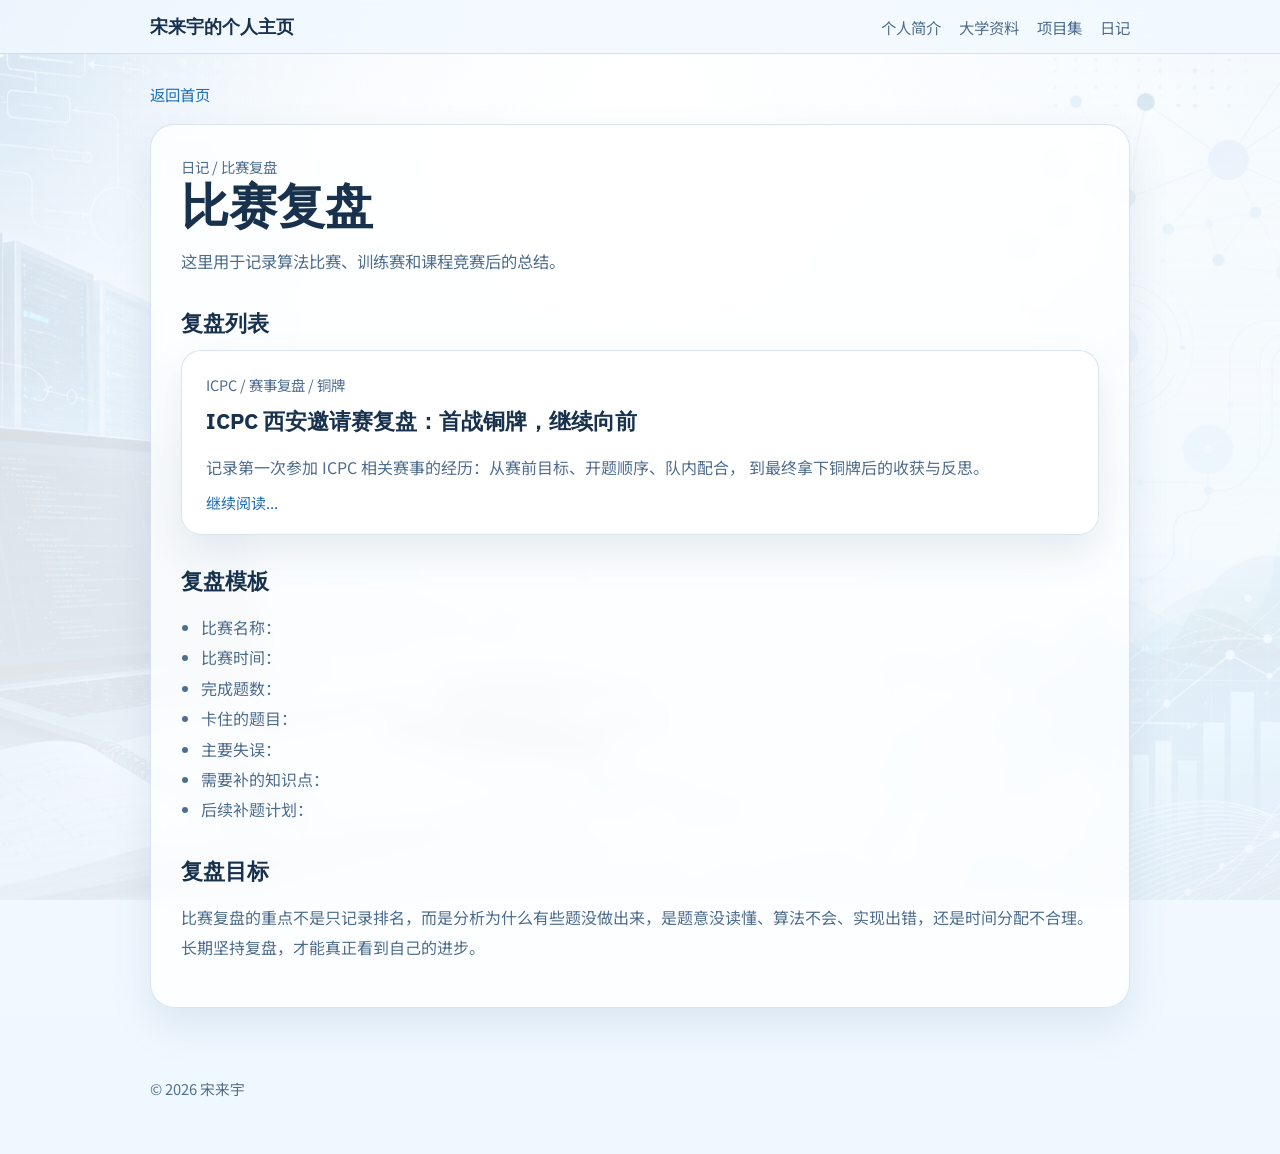
==== posts/diary/contest-review.html @ e177f755 "Update contest-review.html" ====
<!doctype html>
<html lang="zh-CN">
<head>
  <meta charset="UTF-8" />
  <meta name="viewport" content="width=device-width, initial-scale=1.0" />
  <title>比赛复盘 | laiyu64</title>
  <link rel="preconnect" href="https://fonts.googleapis.com" />
  <link rel="preconnect" href="https://fonts.gstatic.com" crossorigin />
  <link
    href="https://fonts.googleapis.com/css2?family=IBM+Plex+Sans:wght@400;500;600;700&family=Noto+Sans+SC:wght@400;500;700&display=swap"
    rel="stylesheet"
  />
  <link rel="stylesheet" href="../../styles.css" />
</head>
<body>
  <header class="page-header">
    <div class="topbar">
      <a class="site-brand" href="../../index.html">宋来宇的个人主页</a>
      <nav class="site-nav" aria-label="主导航">
        <a href="../../index.html#about">个人简介</a>
        <a href="../../index.html#college">大学资料</a>
        <a href="../../index.html#projects">项目集</a>
        <a href="../../index.html#diary">日记</a>
      </nav>
    </div>
  </header>
  <main class="post-page">
    <header class="post-header">
      <a class="post-back" href="../../index.html">返回首页</a>
    </header>
    <article class="post-article">
      <p class="post-meta">日记 / 比赛复盘</p>
      <h1 class="post-title">比赛复盘</h1>
      <p class="post-subtitle">这里用于记录算法比赛、训练赛和课程竞赛后的总结。</p>

      <h2>复盘列表</h2>

<div class="post-list">
  <article class="post-item">
    <p class="post-meta">ICPC / 赛事复盘 / 铜牌</p>

    <h3>
      <a href="./icpc-xian-invitational-review.html">
        ICPC 西安邀请赛复盘：首战铜牌，继续向前
      </a>
    </h3>

    <p>
      记录第一次参加 ICPC 相关赛事的经历：从赛前目标、开题顺序、队内配合，
      到最终拿下铜牌后的收获与反思。
    </p>

    <a class="read-more" href="2026 年ICPC国际大学生程序设计竞赛 全国邀请赛（陕西）.html">继续阅读...</a>
  </article>
</div>

      <h2>复盘模板</h2>
      <ul>
        <li>比赛名称：</li>
        <li>比赛时间：</li>
        <li>完成题数：</li>
        <li>卡住的题目：</li>
        <li>主要失误：</li>
        <li>需要补的知识点：</li>
        <li>后续补题计划：</li>
      </ul>

      <h2>复盘目标</h2>
      <p>比赛复盘的重点不是只记录排名，而是分析为什么有些题没做出来，是题意没读懂、算法不会、实现出错，还是时间分配不合理。长期坚持复盘，才能真正看到自己的进步。</p>
    </article>
  </main>
  <footer class="page-footer">
    <p>&copy; 2026 宋来宇</p>
  </footer>
</body>
</html>
---- styles.css ----
:root {
  --bg: #eef5fb;
  --panel: rgba(255, 255, 255, 0.76);
  --text: #18324d;
  --muted: #4f6e8f;
  --line: rgba(125, 162, 201, 0.28);
  --accent: #1f6fb6;
  --accent-soft: rgba(209, 232, 250, 0.72);
  --shadow: 0 18px 42px rgba(57, 97, 140, 0.12);
  --content-width: 980px;
}

* {
  box-sizing: border-box;
}

html {
  scroll-behavior: smooth;
}

body {
  margin: 0;
  min-height: 100vh;
  font-family: "Noto Sans SC", "IBM Plex Sans", sans-serif;
  color: var(--text);
  background:
    linear-gradient(rgba(246, 251, 255, 0.76), rgba(237, 247, 255, 0.88)),
    url("./assets/homepage-bg.png") center top / cover no-repeat fixed;
}

body::before {
  content: "";
  position: fixed;
  inset: 0;
  pointer-events: none;
  background:
    radial-gradient(circle at 50% 12%, rgba(255, 255, 255, 0.98), rgba(255, 255, 255, 0.45) 34%, rgba(255, 255, 255, 0.08) 60%),
    linear-gradient(180deg, rgba(244, 250, 255, 0.24), rgba(244, 250, 255, 0.56));
  z-index: -1;
}

a {
  color: inherit;
  text-decoration: none;
}

.page-header {
  position: sticky;
  top: 0;
  z-index: 10;
  background: rgba(241, 248, 255, 0.82);
  border-bottom: 1px solid var(--line);
  backdrop-filter: blur(14px);
}

.topbar {
  width: min(var(--content-width), calc(100% - 24px));
  margin: 0 auto;
  padding: 14px 0;
  display: flex;
  align-items: center;
  justify-content: space-between;
  gap: 20px;
}

.site-brand {
  font-family: "IBM Plex Sans", sans-serif;
  font-size: 1.15rem;
  font-weight: 700;
}

.site-nav {
  display: flex;
  flex-wrap: wrap;
  gap: 18px;
}

.site-nav a {
  color: var(--muted);
  font-size: 0.96rem;
  transition: color 180ms ease;
}

.site-nav a:hover,
.site-nav a.is-active {
  color: var(--text);
}

.home-page,
.post-page {
  width: min(var(--content-width), calc(100% - 24px));
  margin: 0 auto;
  padding: 28px 0 56px;
}

.intro-panel,
.post-article {
  padding: 28px 30px;
  border: 1px solid var(--line);
  background: var(--panel);
  box-shadow: var(--shadow);
  backdrop-filter: blur(10px);
  border-radius: 24px;
}

.intro-panel h1,
.section-intro h2,
.post-title,
.post-item h3 {
  margin: 0;
  font-family: "IBM Plex Sans", sans-serif;
}

.intro-panel h1 {
  font-size: clamp(2.2rem, 4vw, 3.5rem);
  line-height: 1.08;
}

.intro-panel p,
.section-intro p,
.post-item p,
.post-article p,
.post-article li {
  color: var(--muted);
  line-height: 1.9;
}

.intro-panel p {
  margin: 18px 0 0;
}

.archive-section {
  margin-top: 44px;
}

.section-intro {
  margin-bottom: 18px;
}

.section-intro h2 {
  font-size: 1.7rem;
  line-height: 1.2;
}

.section-intro p {
  margin: 10px 0 0;
}

.post-list {
  display: grid;
  gap: 16px;
}

.post-item {
  padding: 20px 24px;
  border: 1px solid var(--line);
  background: var(--panel);
  box-shadow: var(--shadow);
  backdrop-filter: blur(10px);
  border-radius: 20px;
}

.post-meta {
  margin: 0;
  color: var(--accent);
  font-size: 0.9rem;
}

.post-item h3 {
  margin-top: 8px;
  font-size: 1.35rem;
  line-height: 1.35;
}

.post-item h3 a:hover,
.read-more:hover {
  color: var(--accent);
}

.post-item p:last-of-type {
  margin-bottom: 0;
}

.read-more {
  display: inline-block;
  margin-top: 10px;
  color: var(--accent);
  font-size: 0.94rem;
}

.post-header {
  margin-bottom: 18px;
}

.post-back {
  color: var(--accent);
  font-size: 0.96rem;
}

.post-article {
  box-shadow: var(--shadow);
}

.post-title {
  font-size: clamp(2rem, 4vw, 3rem);
  line-height: 1.08;
}

.post-subtitle {
  margin: 14px 0 0;
  font-size: 1.02rem;
}

.post-article h2 {
  margin-top: 32px;
  margin-bottom: 12px;
  font-family: "IBM Plex Sans", sans-serif;
  font-size: 1.35rem;
}

.post-article ul {
  padding-left: 20px;
}

.post-article code {
  padding: 2px 6px;
  border-radius: 6px;
  background: var(--accent-soft);
  color: var(--accent);
  font-family: "IBM Plex Sans", sans-serif;
}

.page-footer {
  width: min(var(--content-width), calc(100% - 24px));
  margin: 0 auto;
  padding: 0 0 40px;
  color: var(--muted);
  font-size: 0.92rem;
  text-shadow: 0 1px 0 rgba(255, 255, 255, 0.5);
}

.back-top {
  position: fixed;
  right: 24px;
  bottom: 24px;
  width: 48px;
  height: 48px;
  border: 0;
  border-radius: 999px;
  background: var(--text);
  color: #fff;
  cursor: pointer;
  opacity: 0;
  transform: translateY(10px);
  pointer-events: none;
  transition: opacity 180ms ease, transform 180ms ease;
}

.back-top.is-visible {
  opacity: 1;
  transform: translateY(0);
  pointer-events: auto;
}

@media (max-width: 760px) {
  body {
    background-attachment: scroll;
    background-position: left center;
  }

  .topbar {
    flex-direction: column;
    align-items: flex-start;
  }

  .site-nav {
    gap: 12px 16px;
  }

  .intro-panel,
  .post-item,
  .post-article {
    padding-left: 18px;
    padding-right: 18px;
  }
}
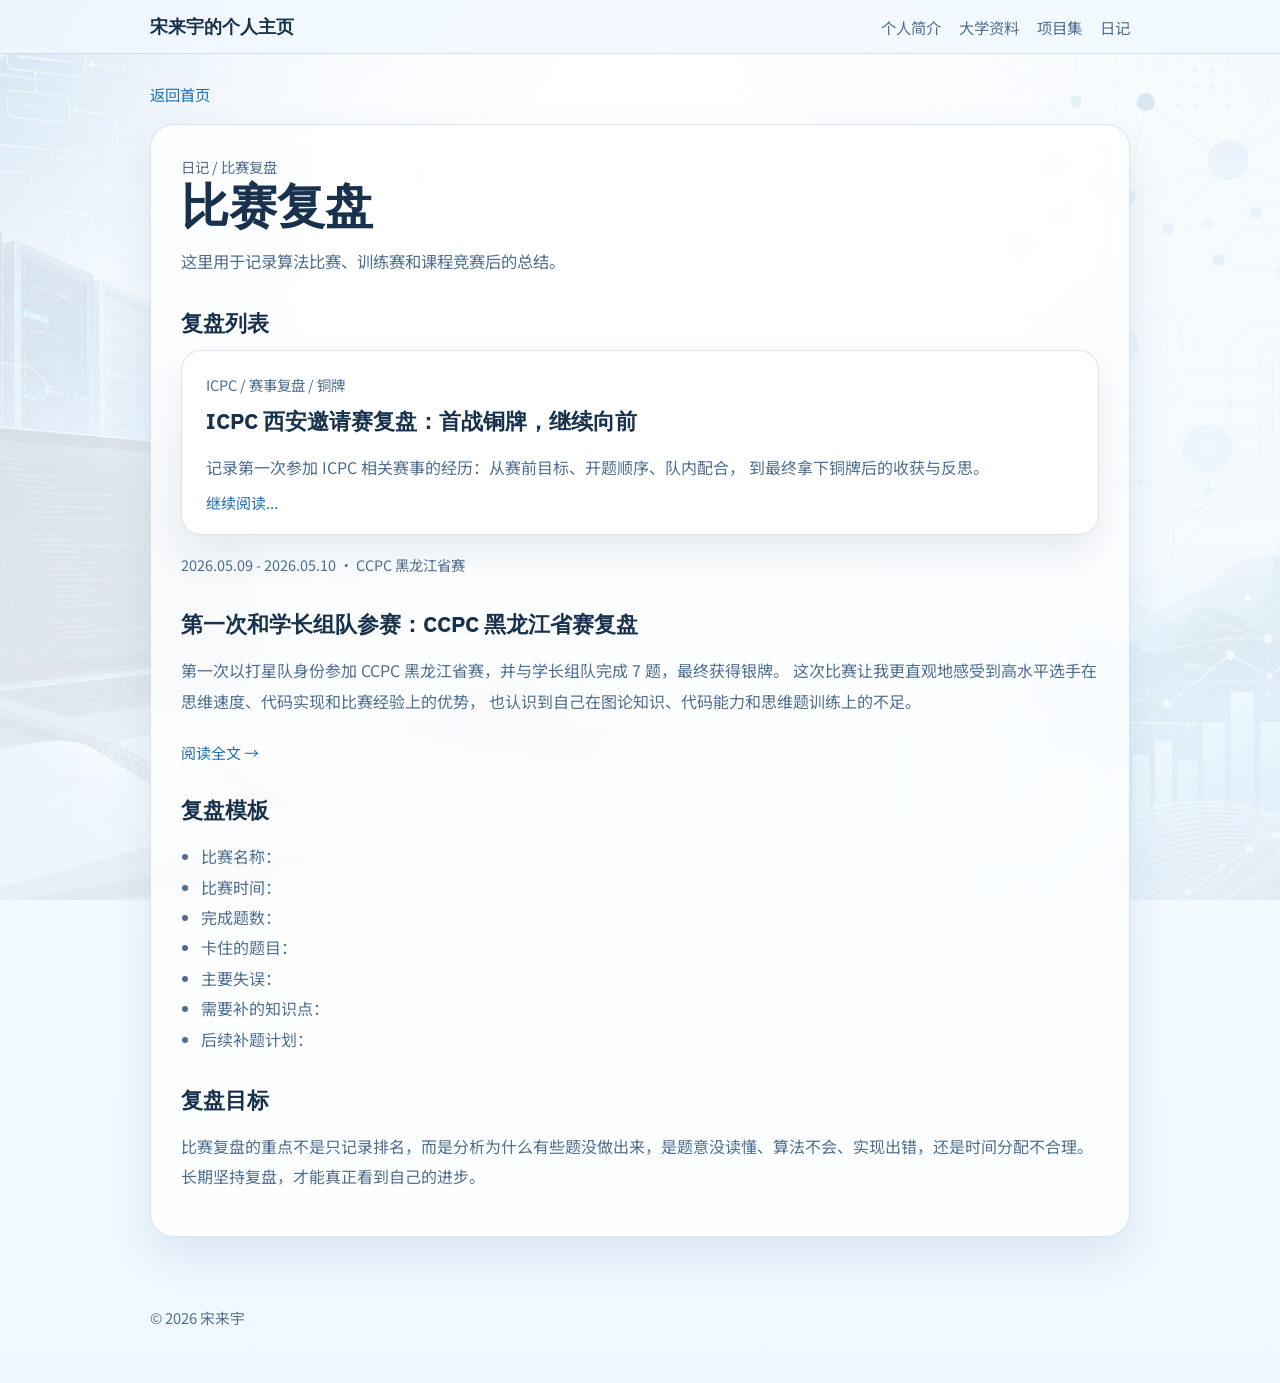
==== commit a7ca93d4: "Update contest-review.html" ====
--- a/posts/diary/contest-review.html
+++ b/posts/diary/contest-review.html
@@ -35,25 +35,41 @@
 
       <h2>复盘列表</h2>
 
-<div class="post-list">
-  <article class="post-item">
-    <p class="post-meta">ICPC / 赛事复盘 / 铜牌</p>
+      <div class="post-list">
+        <article class="post-item">
+        <p class="post-meta">ICPC / 赛事复盘 / 铜牌</p>
 
-    <h3>
-      <a href="./icpc-xian-invitational-review.html">
-        ICPC 西安邀请赛复盘：首战铜牌，继续向前
-      </a>
-    </h3>
+        <h3>
+          <a href="./icpc-xian-invitational-review.html">
+            ICPC 西安邀请赛复盘：首战铜牌，继续向前
+          </a>
+        </h3>
 
-    <p>
-      记录第一次参加 ICPC 相关赛事的经历：从赛前目标、开题顺序、队内配合，
-      到最终拿下铜牌后的收获与反思。
-    </p>
+        <p>
+          记录第一次参加 ICPC 相关赛事的经历：从赛前目标、开题顺序、队内配合，
+          到最终拿下铜牌后的收获与反思。
+        </p>
 
-    <a class="read-more" href="2026 年ICPC国际大学生程序设计竞赛 全国邀请赛（陕西）.html">继续阅读...</a>
-  </article>
-</div>
+        <a class="read-more" href="./icpc-xian-invitational-review.html">继续阅读...</a>
+      </article>
 
+        <article class="post-card">
+          <a href="./competitions/ccpc-heilongjiang-2026/" class="post-card-link">
+            <div class="post-card-content">
+              <p class="post-meta">2026.05.09 - 2026.05.10 · CCPC 黑龙江省赛</p>
+              <h2>第一次和学长组队参赛：CCPC 黑龙江省赛复盘</h2>
+              <p>
+                第一次以打星队身份参加 CCPC 黑龙江省赛，并与学长组队完成 7 题，最终获得银牌。
+                这次比赛让我更直观地感受到高水平选手在思维速度、代码实现和比赛经验上的优势，
+                也认识到自己在图论知识、代码能力和思维题训练上的不足。
+              </p>
+              <span class="read-more">阅读全文 →</span>
+            </div>
+          </a>
+        </article>
+        
+    </div>
+      
       <h2>复盘模板</h2>
       <ul>
         <li>比赛名称：</li>
--- a/styles.css
+++ b/styles.css
@@ -284,3 +284,24 @@
     padding-right: 18px;
   }
 }
+
+.post-image.award-image {
+  margin: 24px auto;
+  text-align: center;
+}
+
+.post-image.award-image img {
+  display: block;
+  width: min(100%, 420px);
+  max-width: 420px;
+  height: auto;
+  margin: 0 auto;
+  border-radius: 14px;
+  box-shadow: 0 12px 30px rgba(15, 23, 42, 0.14);
+}
+
+.post-image.award-image figcaption {
+  margin-top: 8px;
+  font-size: 0.9rem;
+  color: #64748b;
+}
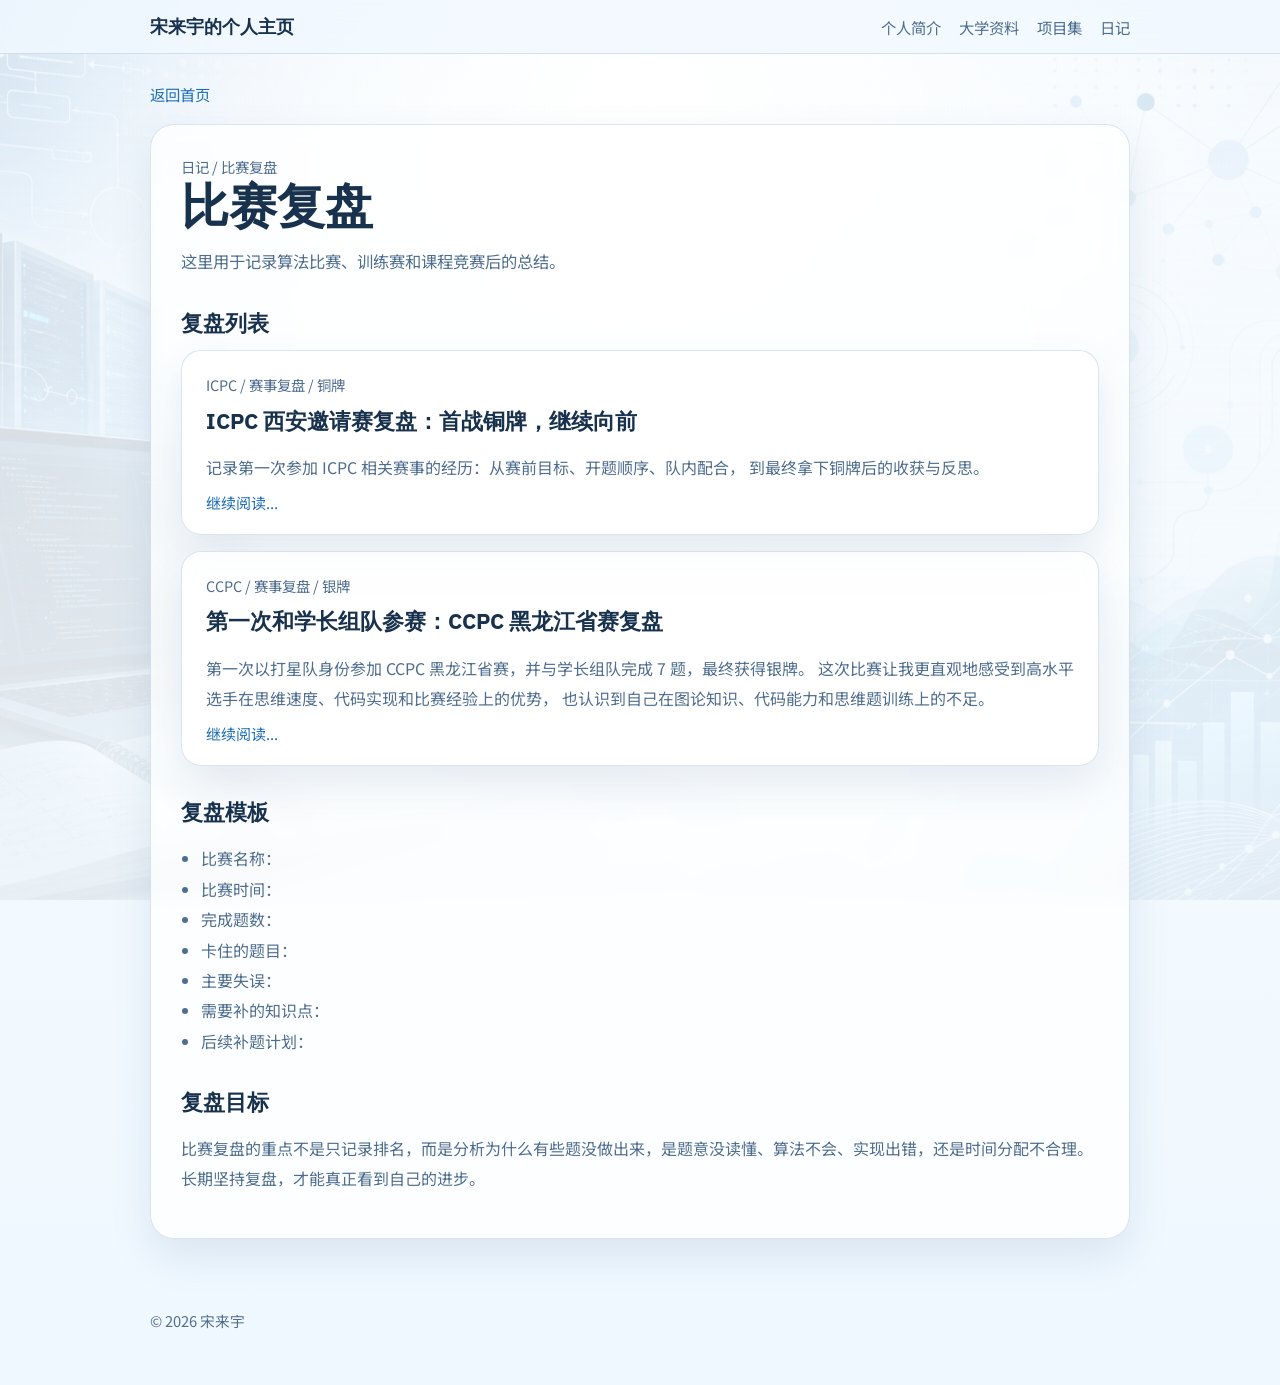
==== commit 2b040fa5: "Update contest-review.html" ====
--- a/posts/diary/contest-review.html
+++ b/posts/diary/contest-review.html
@@ -53,20 +53,24 @@
         <a class="read-more" href="./icpc-xian-invitational-review.html">继续阅读...</a>
       </article>
 
-        <article class="post-card">
-          <a href="./competitions/ccpc-heilongjiang-2026/" class="post-card-link">
-            <div class="post-card-content">
-              <p class="post-meta">2026.05.09 - 2026.05.10 · CCPC 黑龙江省赛</p>
-              <h2>第一次和学长组队参赛：CCPC 黑龙江省赛复盘</h2>
-              <p>
-                第一次以打星队身份参加 CCPC 黑龙江省赛，并与学长组队完成 7 题，最终获得银牌。
-                这次比赛让我更直观地感受到高水平选手在思维速度、代码实现和比赛经验上的优势，
-                也认识到自己在图论知识、代码能力和思维题训练上的不足。
-              </p>
-              <span class="read-more">阅读全文 →</span>
-            </div>
+  
+        <article class="post-item">
+        <p class="post-meta">CCPC / 赛事复盘 / 银牌</p>
+
+        <h3>
+          <a href="./ccpc-helongjiang-review.html">
+            第一次和学长组队参赛：CCPC 黑龙江省赛复盘
           </a>
-        </article>
+        </h3>
+
+        <p>
+          第一次以打星队身份参加 CCPC 黑龙江省赛，并与学长组队完成 7 题，最终获得银牌。
+          这次比赛让我更直观地感受到高水平选手在思维速度、代码实现和比赛经验上的优势，
+          也认识到自己在图论知识、代码能力和思维题训练上的不足。
+        </p>
+
+        <a class="read-more" href="./ccpc-helongjiang-review.html">继续阅读...</a>
+      </article>
         
     </div>
       
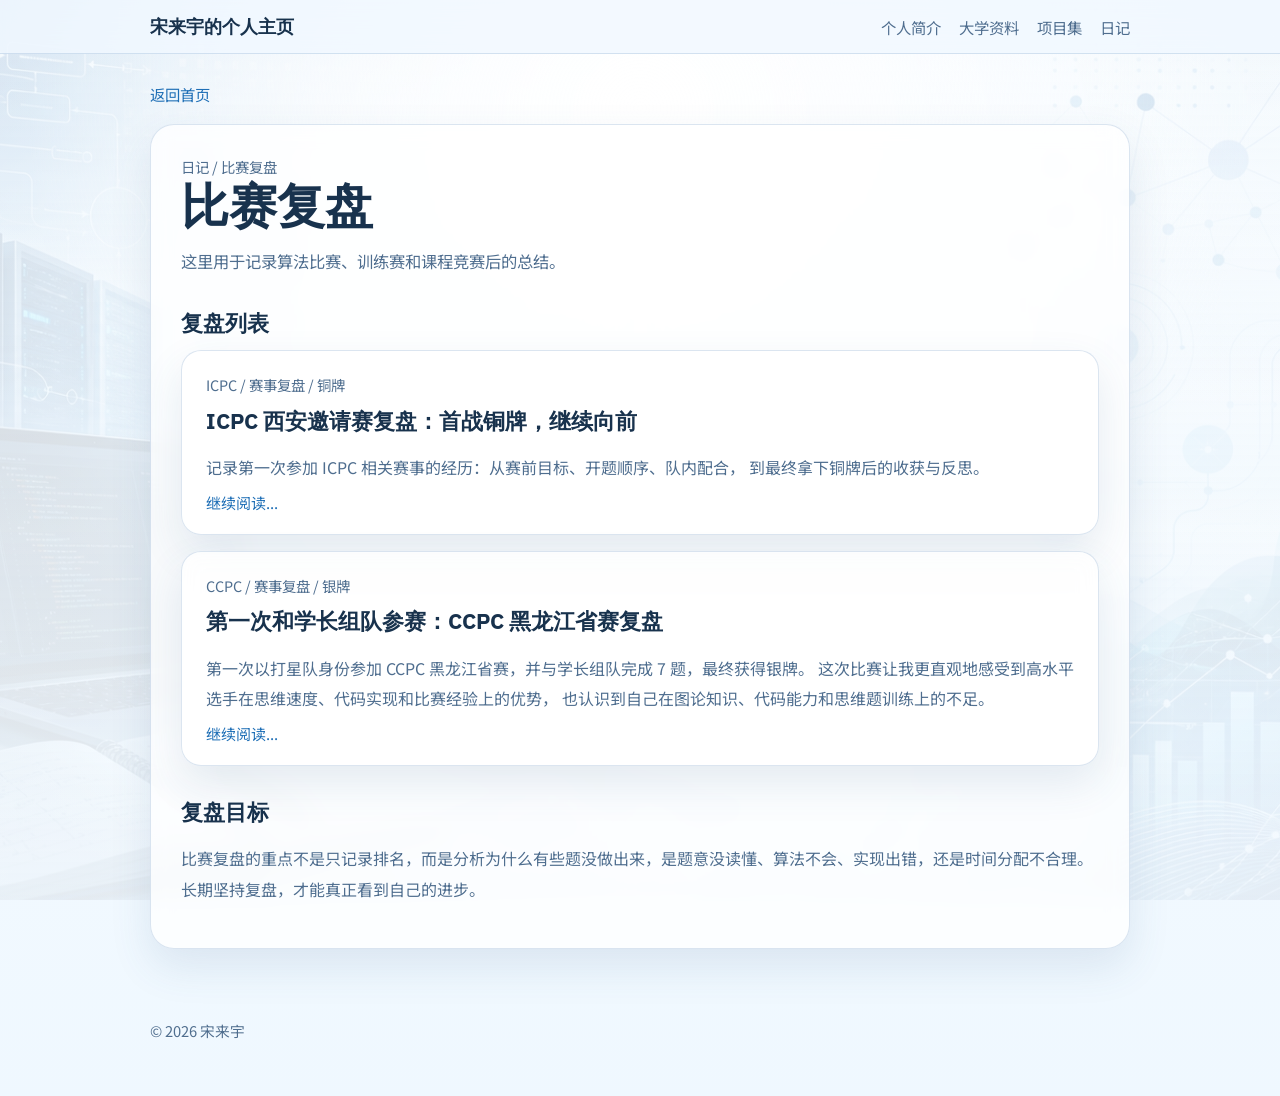
==== commit 2d15a8a1: "Update contest-review.html" ====
--- a/posts/diary/contest-review.html
+++ b/posts/diary/contest-review.html
@@ -73,18 +73,7 @@
       </article>
         
     </div>
-      
-      <h2>复盘模板</h2>
-      <ul>
-        <li>比赛名称：</li>
-        <li>比赛时间：</li>
-        <li>完成题数：</li>
-        <li>卡住的题目：</li>
-        <li>主要失误：</li>
-        <li>需要补的知识点：</li>
-        <li>后续补题计划：</li>
-      </ul>
-
+   
       <h2>复盘目标</h2>
       <p>比赛复盘的重点不是只记录排名，而是分析为什么有些题没做出来，是题意没读懂、算法不会、实现出错，还是时间分配不合理。长期坚持复盘，才能真正看到自己的进步。</p>
     </article>
